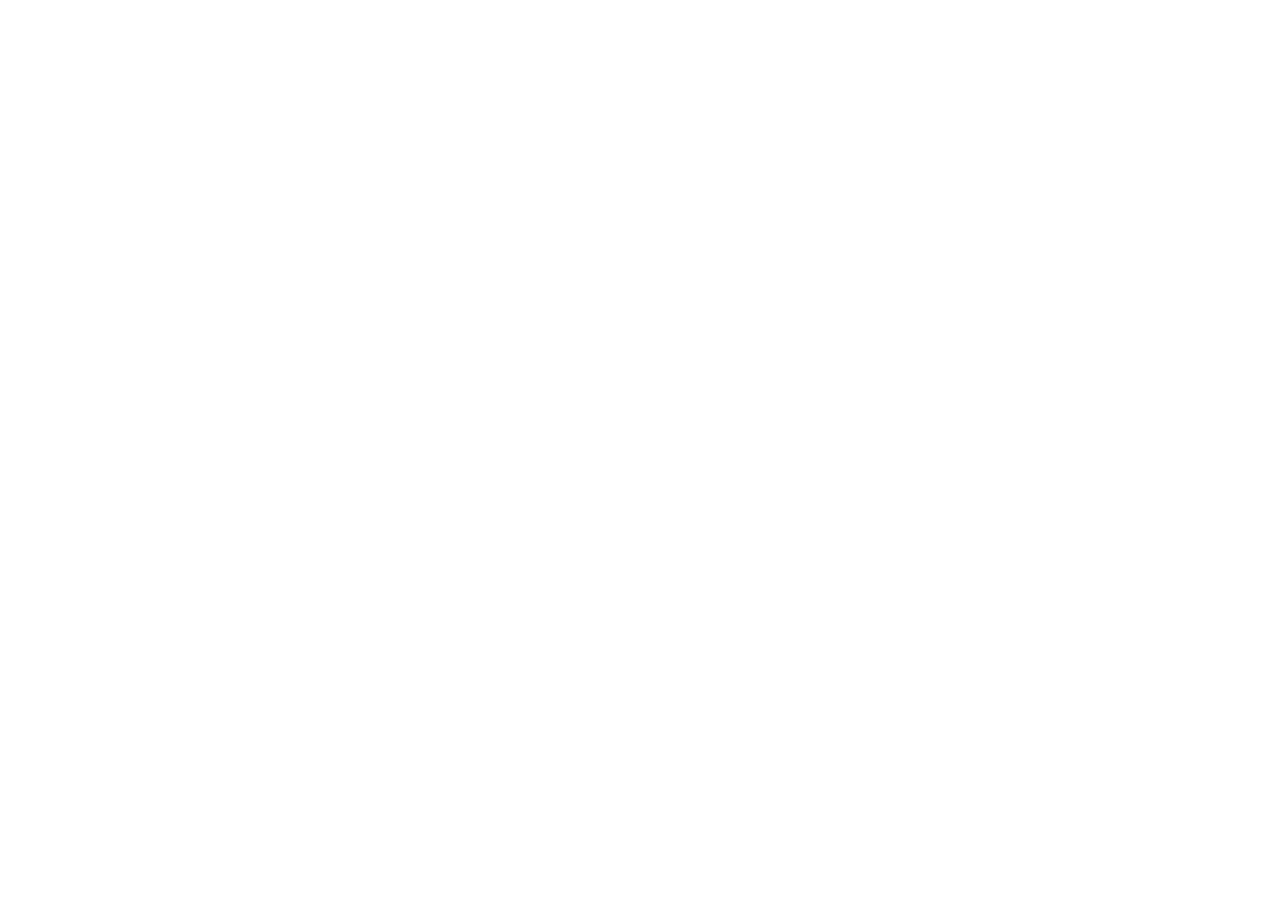
==== index.html @ 4ad0b706 "Initial commit" ====
<!DOCTYPE html>
<html>
<head>
  <!--
    If you are serving your web app in a path other than the root, change the
    href value below to reflect the base path you are serving from.

    The path provided below has to start and end with a slash "/" in order for
    it to work correctly.

    For more details:
    * https://developer.mozilla.org/en-US/docs/Web/HTML/Element/base

    This is a placeholder for base href that will be replaced by the value of
    the `--base-href` argument provided to `flutter build`.
  -->
  <base href="/">

  <meta charset="UTF-8">
  <meta content="IE=Edge" http-equiv="X-UA-Compatible">
  <meta name="description" content="A new Flutter project.">

  <!-- iOS meta tags & icons -->
  <meta name="apple-mobile-web-app-capable" content="yes">
  <meta name="apple-mobile-web-app-status-bar-style" content="black">
  <meta name="apple-mobile-web-app-title" content="beenetic_studios">
  <link rel="apple-touch-icon" href="icons/Icon-192.png">

  <!-- Favicon -->
  <link rel="icon" type="image/png" href="favicon.png"/>

  <title>beenetic_studios</title>
  <link rel="manifest" href="manifest.json">

  <script>
    // The value below is injected by flutter build, do not touch.
    const serviceWorkerVersion = "2133040644";
  </script>
  <!-- This script adds the flutter initialization JS code -->
  <script src="flutter.js" defer></script>
</head>
<body>
  <script>
    window.addEventListener('load', function(ev) {
      // Download main.dart.js
      _flutter.loader.loadEntrypoint({
        serviceWorker: {
          serviceWorkerVersion: serviceWorkerVersion,
        },
        onEntrypointLoaded: function(engineInitializer) {
          engineInitializer.initializeEngine().then(function(appRunner) {
            appRunner.runApp();
          });
        }
      });
    });
  </script>
</body>
</html>
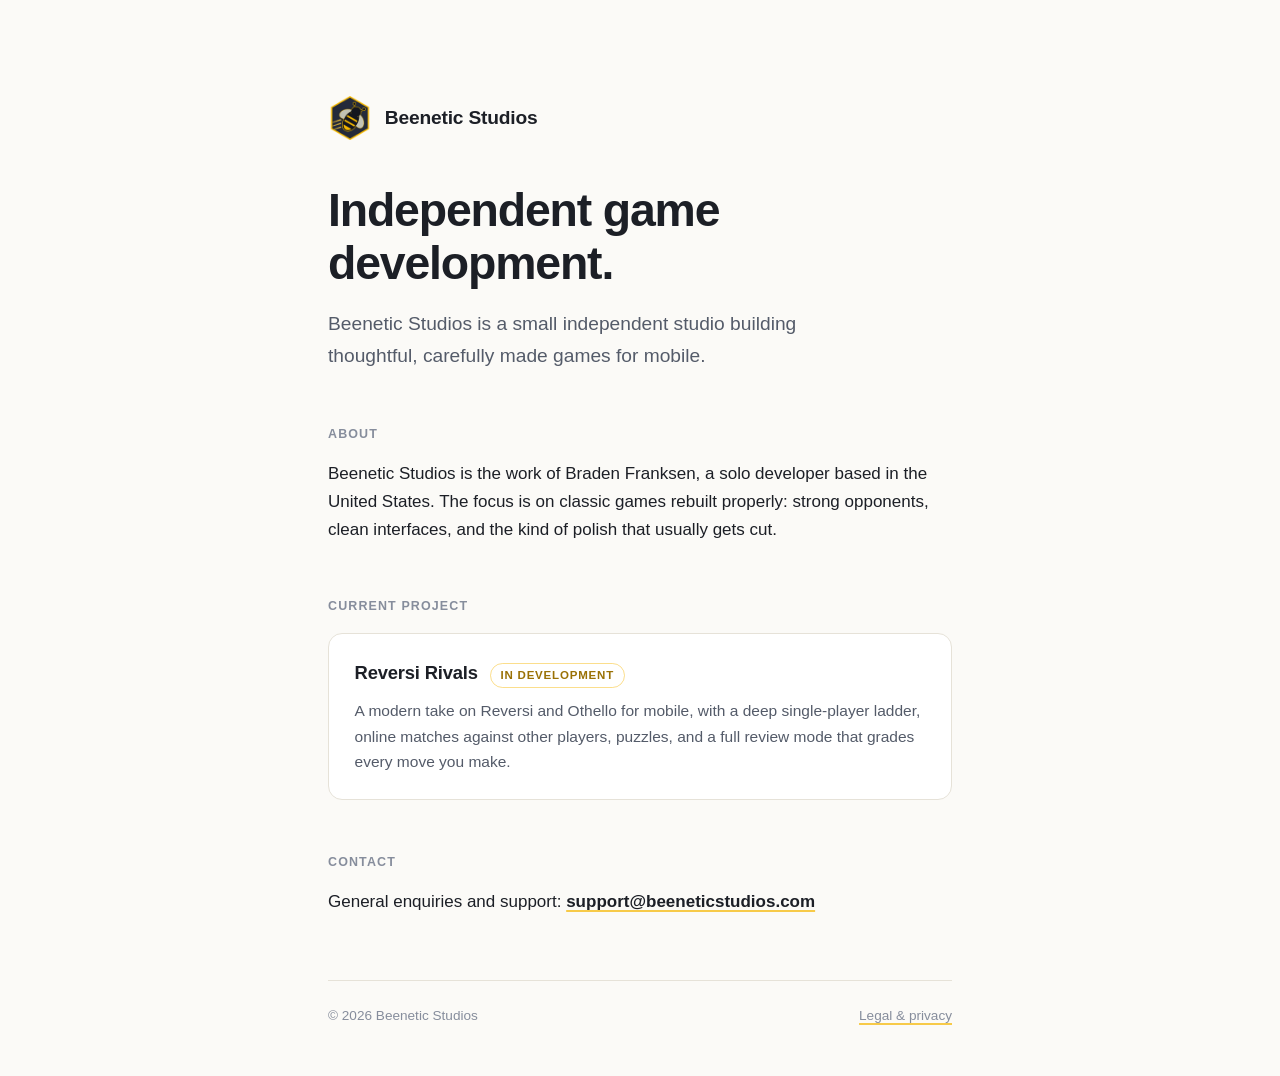
==== commit 483bdc75: "Replace the Flutter placeholder with a real landing page The site was a blank Flutter web build: 57k" ====
--- a/index.html
+++ b/index.html
@@ -1,59 +1,246 @@
 <!DOCTYPE html>
-<html>
+<html lang="en">
 <head>
-  <!--
-    If you are serving your web app in a path other than the root, change the
-    href value below to reflect the base path you are serving from.
-
-    The path provided below has to start and end with a slash "/" in order for
-    it to work correctly.
-
-    For more details:
-    * https://developer.mozilla.org/en-US/docs/Web/HTML/Element/base
-
-    This is a placeholder for base href that will be replaced by the value of
-    the `--base-href` argument provided to `flutter build`.
-  -->
-  <base href="/">
-
-  <meta charset="UTF-8">
-  <meta content="IE=Edge" http-equiv="X-UA-Compatible">
-  <meta name="description" content="A new Flutter project.">
-
-  <!-- iOS meta tags & icons -->
-  <meta name="apple-mobile-web-app-capable" content="yes">
-  <meta name="apple-mobile-web-app-status-bar-style" content="black">
-  <meta name="apple-mobile-web-app-title" content="beenetic_studios">
-  <link rel="apple-touch-icon" href="icons/Icon-192.png">
-
-  <!-- Favicon -->
-  <link rel="icon" type="image/png" href="favicon.png"/>
-
-  <title>beenetic_studios</title>
-  <link rel="manifest" href="manifest.json">
-
-  <script>
-    // The value below is injected by flutter build, do not touch.
-    const serviceWorkerVersion = "2133040644";
-  </script>
-  <!-- This script adds the flutter initialization JS code -->
-  <script src="flutter.js" defer></script>
+<meta charset="utf-8">
+<meta name="viewport" content="width=device-width, initial-scale=1">
+<title>Beenetic Studios</title>
+<meta name="description" content="Beenetic Studios is an independent game development studio building thoughtful, well-crafted games for mobile.">
+
+<link rel="icon" type="image/png" sizes="64x64" href="favicon-64.png">
+<link rel="apple-touch-icon" href="apple-touch-icon.png">
+
+<meta property="og:title" content="Beenetic Studios">
+<meta property="og:description" content="An independent game development studio building thoughtful, well-crafted games for mobile.">
+<meta property="og:url" content="https://www.beeneticstudios.com/">
+<meta property="og:image" content="https://www.beeneticstudios.com/icon-512.png">
+<meta property="og:type" content="website">
+
+<style>
+  /* Palette sampled from the studio mark: navy #242a3a, gold #f5b700, near-black #14161e. */
+  :root {
+    --bg:        #fbfaf7;
+    --surface:   #ffffff;
+    --border:    #e6e2d8;
+    --ink:       #1c1f26;
+    --ink-soft:  #545b69;
+    --ink-faint: #868d9c;
+    --gold:      #f5b700;   /* the brand gold, decorative use only */
+    --accent:    #9a7106;   /* darkened for legible text/underlines on a light background */
+  }
+
+  @media (prefers-color-scheme: dark) {
+    :root {
+      --bg:        #14161e;
+      --surface:   #1d2130;
+      --border:    #2c3242;
+      --ink:       #eef1f6;
+      --ink-soft:  #a8b0be;
+      --ink-faint: #737c8c;
+      --gold:      #f5b700;
+      --accent:    #f5b700;
+    }
+  }
+
+  * { box-sizing: border-box; }
+
+  html { -webkit-text-size-adjust: 100%; }
+
+  body {
+    margin: 0;
+    padding: 0;
+    background: var(--bg);
+    color: var(--ink);
+    font-family: -apple-system, BlinkMacSystemFont, "Segoe UI", Roboto,
+                 "Helvetica Neue", Arial, sans-serif;
+    font-size: 17px;
+    line-height: 1.65;
+    -webkit-font-smoothing: antialiased;
+  }
+
+  .wrap {
+    max-width: 43rem;
+    margin: 0 auto;
+    padding: clamp(3rem, 9vw, 6rem) clamp(1.25rem, 5vw, 2rem) 3rem;
+  }
+
+  /* ---- Masthead ---- */
+
+  .mark {
+    display: flex;
+    align-items: center;
+    gap: 0.8rem;
+    margin-bottom: 2.75rem;
+  }
+
+  .mark img {
+    width: 44px;
+    height: 44px;
+    flex: none;
+    display: block;
+  }
+
+  .mark .name {
+    font-size: 1.2rem;
+    font-weight: 650;
+    letter-spacing: -0.01em;
+  }
+
+  h1 {
+    font-size: clamp(2rem, 6.5vw, 2.9rem);
+    line-height: 1.15;
+    letter-spacing: -0.025em;
+    font-weight: 700;
+    margin: 0 0 1.1rem;
+  }
+
+  .lede {
+    font-size: clamp(1.05rem, 2.4vw, 1.2rem);
+    color: var(--ink-soft);
+    margin: 0 0 3.25rem;
+    max-width: 34rem;
+  }
+
+  /* ---- Sections ---- */
+
+  h2 {
+    font-size: 0.78rem;
+    font-weight: 650;
+    text-transform: uppercase;
+    letter-spacing: 0.09em;
+    color: var(--ink-faint);
+    margin: 0 0 1rem;
+  }
+
+  section { margin-bottom: 3.25rem; }
+
+  p { margin: 0 0 1rem; }
+  p:last-child { margin-bottom: 0; }
+
+  /* ---- Project card ---- */
+
+  .card {
+    background: var(--surface);
+    border: 1px solid var(--border);
+    border-radius: 14px;
+    padding: 1.5rem 1.6rem;
+  }
+
+  .card-head {
+    display: flex;
+    align-items: baseline;
+    flex-wrap: wrap;
+    gap: 0.75rem;
+    margin-bottom: 0.6rem;
+  }
+
+  .card-title {
+    font-size: 1.15rem;
+    font-weight: 650;
+    letter-spacing: -0.01em;
+  }
+
+  .tag {
+    font-size: 0.72rem;
+    font-weight: 600;
+    text-transform: uppercase;
+    letter-spacing: 0.07em;
+    color: var(--accent);
+    border: 1px solid color-mix(in srgb, var(--gold) 45%, transparent);
+    border-radius: 999px;
+    padding: 0.15rem 0.6rem;
+    white-space: nowrap;
+  }
+
+  .card p {
+    color: var(--ink-soft);
+    font-size: 0.97rem;
+    margin: 0;
+  }
+
+  /* ---- Links ---- */
+
+  a {
+    color: var(--ink);
+    text-decoration-color: color-mix(in srgb, var(--gold) 70%, transparent);
+    text-underline-offset: 3px;
+    text-decoration-thickness: 1.5px;
+  }
+
+  a:hover { text-decoration-color: var(--gold); }
+
+  .contact a { font-weight: 550; }
+
+  /* ---- Footer ---- */
+
+  footer {
+    margin-top: 4rem;
+    padding-top: 1.5rem;
+    border-top: 1px solid var(--border);
+    font-size: 0.85rem;
+    color: var(--ink-faint);
+    display: flex;
+    flex-wrap: wrap;
+    gap: 0.5rem 1.25rem;
+    align-items: baseline;
+    justify-content: space-between;
+  }
+
+  footer a { color: var(--ink-faint); }
+  footer a:hover { color: var(--ink-soft); }
+</style>
 </head>
 <body>
-  <script>
-    window.addEventListener('load', function(ev) {
-      // Download main.dart.js
-      _flutter.loader.loadEntrypoint({
-        serviceWorker: {
-          serviceWorkerVersion: serviceWorkerVersion,
-        },
-        onEntrypointLoaded: function(engineInitializer) {
-          engineInitializer.initializeEngine().then(function(appRunner) {
-            appRunner.runApp();
-          });
-        }
-      });
-    });
-  </script>
+<div class="wrap">
+
+  <div class="mark">
+    <img src="logo-200.png" width="44" height="44" alt="Beenetic Studios">
+    <span class="name">Beenetic Studios</span>
+  </div>
+
+  <h1>Independent game development.</h1>
+
+  <p class="lede">
+    Beenetic Studios is a small independent studio building thoughtful, carefully
+    made games for mobile.
+  </p>
+
+  <section>
+    <h2>About</h2>
+    <p>
+      Beenetic Studios is the work of Braden Franksen, a solo developer based in the
+      United States. The focus is on classic games rebuilt properly: strong opponents,
+      clean interfaces, and the kind of polish that usually gets cut.
+    </p>
+  </section>
+
+  <section>
+    <h2>Current project</h2>
+    <div class="card">
+      <div class="card-head">
+        <span class="card-title">Reversi Rivals</span>
+        <span class="tag">In development</span>
+      </div>
+      <p>
+        A modern take on Reversi and Othello for mobile, with a deep single-player
+        ladder, online matches against other players, puzzles, and a full review mode
+        that grades every move you make.
+      </p>
+    </div>
+  </section>
+
+  <section class="contact">
+    <h2>Contact</h2>
+    <p>
+      General enquiries and support:
+      <a href="mailto:support@beeneticstudios.com">support@beeneticstudios.com</a>
+    </p>
+  </section>
+
+  <footer>
+    <span>&copy; 2026 Beenetic Studios</span>
+    <span><a href="https://legal.beeneticstudios.com/">Legal &amp; privacy</a></span>
+  </footer>
+
+</div>
 </body>
 </html>
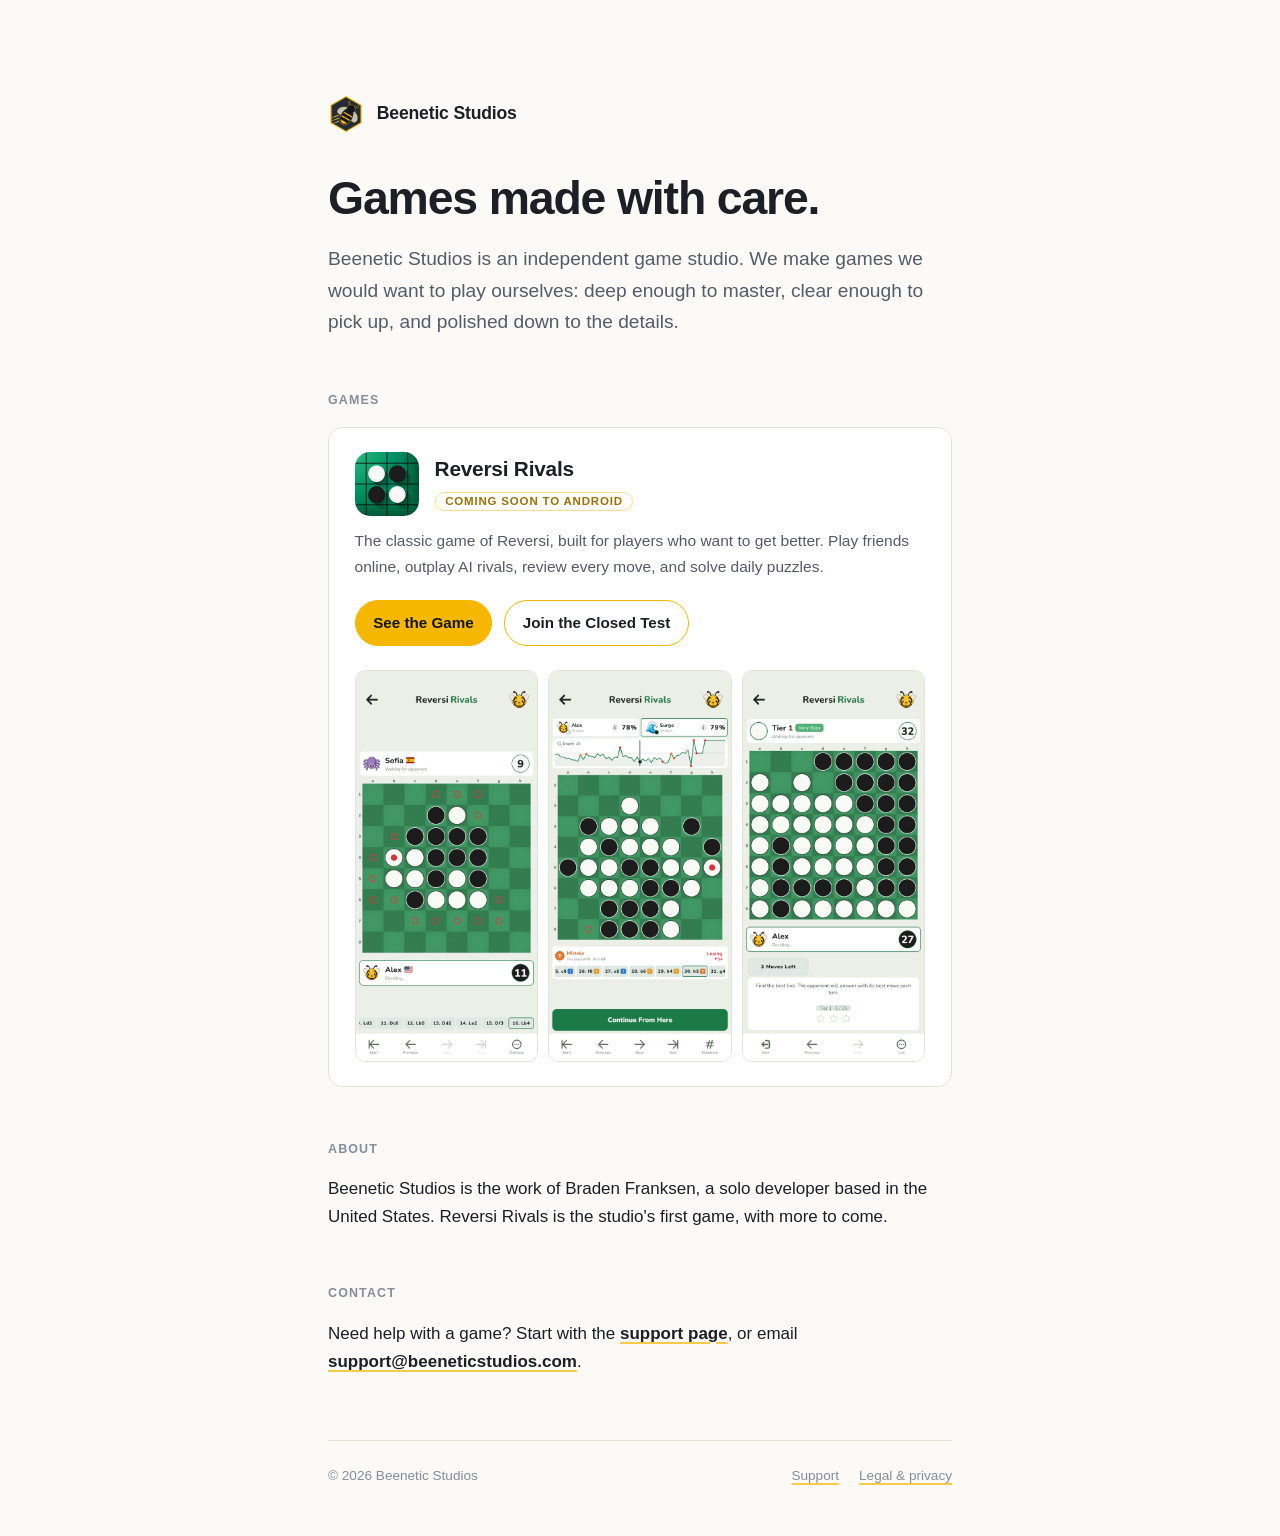
==== commit a297cc27: "Reversi Rivals page, support page, 404, and a reworked home page - Home: "Games made with care." wit" ====
--- a/index.html
+++ b/index.html
@@ -4,241 +4,84 @@
 <meta charset="utf-8">
 <meta name="viewport" content="width=device-width, initial-scale=1">
 <title>Beenetic Studios</title>
-<meta name="description" content="Beenetic Studios is an independent game development studio building thoughtful, well-crafted games for mobile.">
+<meta name="description" content="Beenetic Studios is an independent game studio making games with care: deep enough to master, clear enough to pick up, and polished down to the details.">
 
 <link rel="icon" type="image/png" sizes="64x64" href="favicon-64.png">
 <link rel="apple-touch-icon" href="apple-touch-icon.png">
 
 <meta property="og:title" content="Beenetic Studios">
-<meta property="og:description" content="An independent game development studio building thoughtful, well-crafted games for mobile.">
+<meta property="og:description" content="An independent game studio making games with care.">
 <meta property="og:url" content="https://www.beeneticstudios.com/">
 <meta property="og:image" content="https://www.beeneticstudios.com/icon-512.png">
 <meta property="og:type" content="website">
 
-<style>
-  /* Palette sampled from the studio mark: navy #242a3a, gold #f5b700, near-black #14161e. */
-  :root {
-    --bg:        #fbfaf7;
-    --surface:   #ffffff;
-    --border:    #e6e2d8;
-    --ink:       #1c1f26;
-    --ink-soft:  #545b69;
-    --ink-faint: #868d9c;
-    --gold:      #f5b700;   /* the brand gold, decorative use only */
-    --accent:    #9a7106;   /* darkened for legible text/underlines on a light background */
-  }
-
-  @media (prefers-color-scheme: dark) {
-    :root {
-      --bg:        #14161e;
-      --surface:   #1d2130;
-      --border:    #2c3242;
-      --ink:       #eef1f6;
-      --ink-soft:  #a8b0be;
-      --ink-faint: #737c8c;
-      --gold:      #f5b700;
-      --accent:    #f5b700;
-    }
-  }
-
-  * { box-sizing: border-box; }
-
-  html { -webkit-text-size-adjust: 100%; }
-
-  body {
-    margin: 0;
-    padding: 0;
-    background: var(--bg);
-    color: var(--ink);
-    font-family: -apple-system, BlinkMacSystemFont, "Segoe UI", Roboto,
-                 "Helvetica Neue", Arial, sans-serif;
-    font-size: 17px;
-    line-height: 1.65;
-    -webkit-font-smoothing: antialiased;
-  }
-
-  .wrap {
-    max-width: 43rem;
-    margin: 0 auto;
-    padding: clamp(3rem, 9vw, 6rem) clamp(1.25rem, 5vw, 2rem) 3rem;
-  }
-
-  /* ---- Masthead ---- */
-
-  .mark {
-    display: flex;
-    align-items: center;
-    gap: 0.8rem;
-    margin-bottom: 2.75rem;
-  }
-
-  .mark img {
-    width: 44px;
-    height: 44px;
-    flex: none;
-    display: block;
-  }
-
-  .mark .name {
-    font-size: 1.2rem;
-    font-weight: 650;
-    letter-spacing: -0.01em;
-  }
-
-  h1 {
-    font-size: clamp(2rem, 6.5vw, 2.9rem);
-    line-height: 1.15;
-    letter-spacing: -0.025em;
-    font-weight: 700;
-    margin: 0 0 1.1rem;
-  }
-
-  .lede {
-    font-size: clamp(1.05rem, 2.4vw, 1.2rem);
-    color: var(--ink-soft);
-    margin: 0 0 3.25rem;
-    max-width: 34rem;
-  }
-
-  /* ---- Sections ---- */
-
-  h2 {
-    font-size: 0.78rem;
-    font-weight: 650;
-    text-transform: uppercase;
-    letter-spacing: 0.09em;
-    color: var(--ink-faint);
-    margin: 0 0 1rem;
-  }
-
-  section { margin-bottom: 3.25rem; }
-
-  p { margin: 0 0 1rem; }
-  p:last-child { margin-bottom: 0; }
-
-  /* ---- Project card ---- */
-
-  .card {
-    background: var(--surface);
-    border: 1px solid var(--border);
-    border-radius: 14px;
-    padding: 1.5rem 1.6rem;
-  }
-
-  .card-head {
-    display: flex;
-    align-items: baseline;
-    flex-wrap: wrap;
-    gap: 0.75rem;
-    margin-bottom: 0.6rem;
-  }
-
-  .card-title {
-    font-size: 1.15rem;
-    font-weight: 650;
-    letter-spacing: -0.01em;
-  }
-
-  .tag {
-    font-size: 0.72rem;
-    font-weight: 600;
-    text-transform: uppercase;
-    letter-spacing: 0.07em;
-    color: var(--accent);
-    border: 1px solid color-mix(in srgb, var(--gold) 45%, transparent);
-    border-radius: 999px;
-    padding: 0.15rem 0.6rem;
-    white-space: nowrap;
-  }
-
-  .card p {
-    color: var(--ink-soft);
-    font-size: 0.97rem;
-    margin: 0;
-  }
-
-  /* ---- Links ---- */
-
-  a {
-    color: var(--ink);
-    text-decoration-color: color-mix(in srgb, var(--gold) 70%, transparent);
-    text-underline-offset: 3px;
-    text-decoration-thickness: 1.5px;
-  }
-
-  a:hover { text-decoration-color: var(--gold); }
-
-  .contact a { font-weight: 550; }
-
-  /* ---- Footer ---- */
-
-  footer {
-    margin-top: 4rem;
-    padding-top: 1.5rem;
-    border-top: 1px solid var(--border);
-    font-size: 0.85rem;
-    color: var(--ink-faint);
-    display: flex;
-    flex-wrap: wrap;
-    gap: 0.5rem 1.25rem;
-    align-items: baseline;
-    justify-content: space-between;
-  }
-
-  footer a { color: var(--ink-faint); }
-  footer a:hover { color: var(--ink-soft); }
-</style>
+<link rel="stylesheet" href="site.css">
 </head>
 <body>
 <div class="wrap">
 
   <div class="mark">
-    <img src="logo-200.png" width="44" height="44" alt="Beenetic Studios">
+    <img src="logo-200.png" width="36" height="36" alt="Beenetic Studios">
     <span class="name">Beenetic Studios</span>
   </div>
 
-  <h1>Independent game development.</h1>
+  <h1>Games made with care.</h1>
 
-  <p class="lede">
-    Beenetic Studios is a small independent studio building thoughtful, carefully
-    made games for mobile.
+  <p class="lede full">
+    Beenetic Studios is an independent game studio. We make games we would want to play
+    ourselves: deep enough to master, clear enough to pick up, and polished down to the details.
   </p>
+
+  <section>
+    <h2>Games</h2>
+    <div class="card game-card">
+      <div>
+        <div class="who">
+          <img src="reversi-rivals/icon-256.png" width="64" height="64" alt="">
+          <div>
+            <span class="card-title">Reversi Rivals</span><br>
+            <span class="tag">Coming soon to Android</span>
+          </div>
+        </div>
+        <p>
+          The classic game of Reversi, built for players who want to get better. Play friends
+          online, outplay AI rivals, review every move, and solve daily puzzles.
+        </p>
+        <div class="btns">
+          <a class="btn primary" href="reversi-rivals/">See the Game</a>
+          <a class="btn" href="reversi-rivals/#closed-test">Join the Closed Test</a>
+        </div>
+      </div>
+      <div class="thumbs">
+        <img src="reversi-rivals/shot-5.webp" width="540" height="1158" loading="lazy" alt="An online game in progress">
+        <img src="reversi-rivals/shot-3.webp" width="540" height="1158" loading="lazy" alt="Review showing a graded mistake and the better move">
+        <img src="reversi-rivals/shot-4.webp" width="540" height="1158" loading="lazy" alt="A puzzle from the first tier">
+      </div>
+    </div>
+  </section>
 
   <section>
     <h2>About</h2>
     <p>
       Beenetic Studios is the work of Braden Franksen, a solo developer based in the
-      United States. The focus is on classic games rebuilt properly: strong opponents,
-      clean interfaces, and the kind of polish that usually gets cut.
+      United States. Reversi Rivals is the studio's first game, with more to come.
     </p>
-  </section>
-
-  <section>
-    <h2>Current project</h2>
-    <div class="card">
-      <div class="card-head">
-        <span class="card-title">Reversi Rivals</span>
-        <span class="tag">In development</span>
-      </div>
-      <p>
-        A modern take on Reversi and Othello for mobile, with a deep single-player
-        ladder, online matches against other players, puzzles, and a full review mode
-        that grades every move you make.
-      </p>
-    </div>
   </section>
 
   <section class="contact">
     <h2>Contact</h2>
     <p>
-      General enquiries and support:
-      <a href="mailto:support@beeneticstudios.com">support@beeneticstudios.com</a>
+      Need help with a game? Start with the <a href="support/">support page</a>, or email
+      <a href="mailto:support@beeneticstudios.com">support@beeneticstudios.com</a>.
     </p>
   </section>
 
   <footer>
     <span>&copy; 2026 Beenetic Studios</span>
-    <span><a href="https://legal.beeneticstudios.com/">Legal &amp; privacy</a></span>
+    <nav>
+      <a href="support/">Support</a>
+      <a href="https://legal.beeneticstudios.com/">Legal &amp; privacy</a>
+    </nav>
   </footer>
 
 </div>
--- a/site.css
+++ b/site.css
@@ -0,0 +1,481 @@
+/* Beenetic Studios: the one stylesheet every page on www shares.
+   Palette sampled from the studio mark: navy #242a3a, gold #f5b700, near-black #14161e. */
+:root {
+  --bg:        #fbfaf7;
+  --surface:   #ffffff;
+  --border:    #e6e2d8;
+  --ink:       #1c1f26;
+  --ink-soft:  #545b69;
+  --ink-faint: #868d9c;
+  --gold:      #f5b700;   /* the brand gold, decorative use only */
+  --accent:    #9a7106;   /* darkened for legible text/underlines on a light background */
+}
+
+@media (prefers-color-scheme: dark) {
+  :root {
+    --bg:        #14161e;
+    --surface:   #1d2130;
+    --border:    #2c3242;
+    --ink:       #eef1f6;
+    --ink-soft:  #a8b0be;
+    --ink-faint: #737c8c;
+    --gold:      #f5b700;
+    --accent:    #f5b700;
+  }
+}
+
+* { box-sizing: border-box; }
+
+html { -webkit-text-size-adjust: 100%; }
+
+body {
+  margin: 0;
+  padding: 0;
+  background: var(--bg);
+  color: var(--ink);
+  font-family: -apple-system, BlinkMacSystemFont, "Segoe UI", Roboto,
+               "Helvetica Neue", Arial, sans-serif;
+  font-size: 17px;
+  line-height: 1.65;
+  -webkit-font-smoothing: antialiased;
+}
+
+.wrap {
+  max-width: 43rem;
+  margin: 0 auto;
+  padding: clamp(3rem, 9vw, 6rem) clamp(1.25rem, 5vw, 2rem) 3rem;
+}
+
+/* ---- Masthead ---- */
+
+.mark {
+  display: flex;
+  align-items: center;
+  gap: 0.8rem;
+  margin-bottom: 2.5rem;
+  color: var(--ink);
+  text-decoration: none;
+  width: fit-content;
+}
+
+.mark img {
+  width: 36px;
+  height: 36px;
+  flex: none;
+  display: block;
+}
+
+.mark .name {
+  font-size: 1.1rem;
+  font-weight: 650;
+  letter-spacing: -0.01em;
+}
+
+h1 {
+  font-size: clamp(2rem, 6.5vw, 2.9rem);
+  line-height: 1.15;
+  letter-spacing: -0.025em;
+  font-weight: 700;
+  margin: 0 0 1.1rem;
+}
+
+.lede {
+  font-size: clamp(1.05rem, 2.4vw, 1.2rem);
+  color: var(--ink-soft);
+  margin: 0 0 3.25rem;
+  max-width: 34rem;
+}
+
+/* The home intro spans the column, so it lines up with the full-width game card below it. */
+.lede.full { max-width: none; }
+
+/* ---- Sections ---- */
+
+h2 {
+  font-size: 0.78rem;
+  font-weight: 650;
+  text-transform: uppercase;
+  letter-spacing: 0.09em;
+  color: var(--ink-faint);
+  margin: 0 0 1rem;
+}
+
+h3 {
+  font-size: 1.02rem;
+  font-weight: 650;
+  letter-spacing: -0.005em;
+  margin: 0 0 0.3rem;
+}
+
+section { margin-bottom: 3.25rem; }
+
+p { margin: 0 0 1rem; }
+p:last-child { margin-bottom: 0; }
+
+/* ---- Cards ---- */
+
+.card {
+  display: block;
+  background: var(--surface);
+  border: 1px solid var(--border);
+  border-radius: 14px;
+  padding: 1.5rem 1.6rem;
+}
+
+a.card {
+  color: inherit;
+  text-decoration: none;
+  transition: border-color 0.15s;
+}
+
+a.card:hover, a.card:focus-visible { border-color: var(--gold); }
+
+.card-head {
+  display: flex;
+  align-items: baseline;
+  flex-wrap: wrap;
+  gap: 0.75rem;
+  margin-bottom: 0.6rem;
+}
+
+.card-title {
+  font-size: 1.15rem;
+  font-weight: 650;
+  letter-spacing: -0.01em;
+}
+
+.tag {
+  font-size: 0.72rem;
+  font-weight: 600;
+  text-transform: uppercase;
+  letter-spacing: 0.07em;
+  color: var(--accent);
+  border: 1px solid color-mix(in srgb, var(--gold) 45%, transparent);
+  border-radius: 999px;
+  padding: 0.15rem 0.6rem;
+  white-space: nowrap;
+}
+
+.card p {
+  color: var(--ink-soft);
+  font-size: 0.97rem;
+  margin: 0;
+}
+
+.card .more {
+  display: inline-block;
+  margin-top: 0.9rem;
+  font-size: 0.92rem;
+  font-weight: 600;
+  color: var(--accent);
+}
+
+/* A card that asks for something: the gold rule on its leading edge marks it as the page's call to action. */
+.callout {
+  border-left: 4px solid var(--gold);
+}
+
+.callout p + p { margin-top: 0.75rem; }
+
+/* ---- Buttons ---- */
+
+.btns { display: flex; flex-wrap: wrap; gap: 0.75rem; margin-top: 1.25rem; }
+
+.btn {
+  display: inline-block;
+  padding: 0.6rem 1.1rem;
+  border-radius: 999px;
+  font-size: 0.95rem;
+  font-weight: 650;
+  text-decoration: none;
+  border: 1.5px solid var(--gold);
+  color: var(--ink);
+}
+
+.btn.primary { background: var(--gold); color: #14161e; }
+
+.btn:hover { filter: brightness(1.06); }
+
+/* ---- Home: a game's card (one per game; a second game adds a second card) ---- */
+
+.game-card { display: grid; gap: 1.5rem; }
+
+.game-card .who { display: flex; align-items: center; gap: 1rem; margin-bottom: 0.8rem; }
+
+.game-card .who img { width: 64px; height: 64px; border-radius: 15px; flex: none; }
+
+.game-card .who .card-title { font-size: 1.3rem; }
+
+.game-card .thumbs { display: flex; gap: 0.6rem; }
+
+.game-card .thumbs img {
+  width: calc((100% - 1.2rem) / 3);
+  height: auto;
+  border-radius: 10px;
+  border: 1px solid var(--border);
+}
+
+/* ---- Links ---- */
+
+a {
+  color: var(--ink);
+  text-decoration-color: color-mix(in srgb, var(--gold) 70%, transparent);
+  text-underline-offset: 3px;
+  text-decoration-thickness: 1.5px;
+}
+
+a:hover { text-decoration-color: var(--gold); }
+
+.contact a { font-weight: 550; }
+
+ul.plain {
+  list-style: none;
+  margin: 0;
+  padding: 0;
+}
+
+ul.plain li + li { margin-top: 0.5rem; }
+
+/* ---- Game page ---- */
+
+.game-head {
+  display: flex;
+  align-items: center;
+  gap: 1.1rem;
+  margin-bottom: 1.1rem;
+}
+
+.game-head img {
+  width: 84px;
+  height: 84px;
+  flex: none;
+  border-radius: 20px;
+  display: block;
+}
+
+.game-head h1 { margin: 0; }
+
+.game-head .platform {
+  display: block;
+  font-size: 0.92rem;
+  color: var(--ink-faint);
+  margin-top: 0.35rem;
+}
+
+.banner {
+  display: block;
+  width: 100%;
+  height: auto;
+  border-radius: 14px;
+  margin: 0 0 3.25rem;
+}
+
+/* The screenshot strip scrolls inside itself; the page never scrolls sideways. */
+.shots {
+  display: flex;
+  gap: 0.85rem;
+  overflow-x: auto;
+  scroll-snap-type: x mandatory;
+  padding: 0 0 0.75rem;
+  margin: 0;
+  list-style: none;
+  scrollbar-width: thin;
+}
+
+.shots li {
+  flex: none;
+  width: 180px;
+  scroll-snap-align: start;
+}
+
+.shots a { display: block; }
+
+.shots img {
+  display: block;
+  width: 100%;
+  height: auto;
+  border-radius: 12px;
+  border: 1px solid var(--border);
+}
+
+.shot-title {
+  display: block;
+  margin-top: 0.7rem;
+  font-size: 0.95rem;
+  font-weight: 650;
+  line-height: 1.3;
+}
+
+.shot-sub {
+  display: block;
+  margin-top: 0.15rem;
+  font-size: 0.85rem;
+  line-height: 1.4;
+  color: var(--ink-soft);
+}
+
+.features {
+  display: grid;
+  gap: 1.5rem 2rem;
+}
+
+@media (min-width: 600px) {
+  .features { grid-template-columns: 1fr 1fr; }
+}
+
+.features p {
+  color: var(--ink-soft);
+  font-size: 0.97rem;
+  margin: 0;
+}
+
+/* ---- Game page, desktop ----
+   Only the game page widens: it is a showcase, while text pages keep the reading measure. Below 900px it is the
+   phone layout above, untouched. The hero's two shots stand beside the intro, so the strip drops them (.in-hero)
+   and the feature graphic, which the hero replaces. */
+
+.hero-art { display: none; }
+
+@media (min-width: 900px) {
+  .wrap.wide { max-width: 72rem; }
+
+  .hero {
+    display: grid;
+    grid-template-columns: minmax(0, 1fr) auto;
+    gap: clamp(2.5rem, 5vw, 4rem);
+    align-items: center;
+    margin-bottom: 4rem;
+  }
+
+  .hero-text > section:last-child { margin-bottom: 0; }
+
+  .hero-text .banner { display: none; }
+
+  .hero-art {
+    display: flex;
+    gap: 1.25rem;
+    align-items: flex-start;
+  }
+
+  .hero-art figure {
+    margin: 0;
+    width: clamp(160px, 17vw, 220px);
+  }
+
+  .hero-art figure + figure { margin-top: 3rem; }
+
+  .hero-art a { display: block; }
+
+  .hero-art img {
+    display: block;
+    width: 100%;
+    height: auto;
+    border-radius: 16px;
+    border: 1px solid var(--border);
+    box-shadow: 0 12px 32px rgb(0 0 0 / 0.14);
+  }
+
+  .shots {
+    display: grid;
+    grid-template-columns: repeat(5, minmax(0, 1fr));
+    gap: 1.25rem;
+    overflow: visible;
+    padding: 0;
+  }
+
+  .shots li { width: auto; }
+
+  .shots li.in-hero { display: none; }
+
+  .features { grid-template-columns: repeat(4, minmax(0, 1fr)); }
+}
+
+/* ---- Screenshot viewer ----
+   A tap on a shot opens its full-size copy over the page; a tap anywhere or Esc closes it. Without the script the
+   link still opens the image on its own. */
+
+a.zoom { cursor: zoom-in; }
+
+.viewer {
+  padding: 0;
+  border: 0;
+  background: transparent;
+  max-width: 100vw;
+  max-height: 100vh;
+  cursor: zoom-out;
+}
+
+.viewer::backdrop { background: rgb(0 0 0 / 0.82); }
+
+.viewer img {
+  display: block;
+  height: auto;
+  width: auto;
+  max-height: 92vh;
+  max-width: 92vw;
+  border-radius: 14px;
+}
+
+/* ---- FAQ ---- */
+
+.faq details {
+  background: var(--surface);
+  border: 1px solid var(--border);
+  border-radius: 12px;
+  padding: 0;
+}
+
+.faq details + details { margin-top: 0.75rem; }
+
+.faq summary {
+  cursor: pointer;
+  list-style: none;
+  padding: 1rem 3rem 1rem 1.25rem;
+  font-weight: 600;
+  position: relative;
+}
+
+.faq summary::-webkit-details-marker { display: none; }
+
+.faq summary::after {
+  content: "+";
+  position: absolute;
+  right: 1.25rem;
+  top: 50%;
+  transform: translateY(-50%);
+  font-weight: 400;
+  font-size: 1.3rem;
+  color: var(--accent);
+}
+
+.faq details[open] summary::after { content: "\2212"; }
+
+.faq .answer {
+  padding: 0 1.25rem 1.1rem;
+  color: var(--ink-soft);
+  font-size: 0.97rem;
+}
+
+.faq .answer ol, .faq .answer ul { padding-left: 1.25rem; margin: 0 0 1rem; }
+.faq .answer li + li { margin-top: 0.35rem; }
+.faq .answer strong { color: var(--ink); font-weight: 600; }
+
+/* ---- Footer ---- */
+
+footer {
+  margin-top: 4rem;
+  padding-top: 1.5rem;
+  border-top: 1px solid var(--border);
+  font-size: 0.85rem;
+  color: var(--ink-faint);
+  display: flex;
+  flex-wrap: wrap;
+  gap: 0.5rem 1.25rem;
+  align-items: baseline;
+  justify-content: space-between;
+}
+
+footer nav { display: flex; flex-wrap: wrap; gap: 0.5rem 1.25rem; }
+
+footer a { color: var(--ink-faint); }
+footer a:hover { color: var(--ink-soft); }
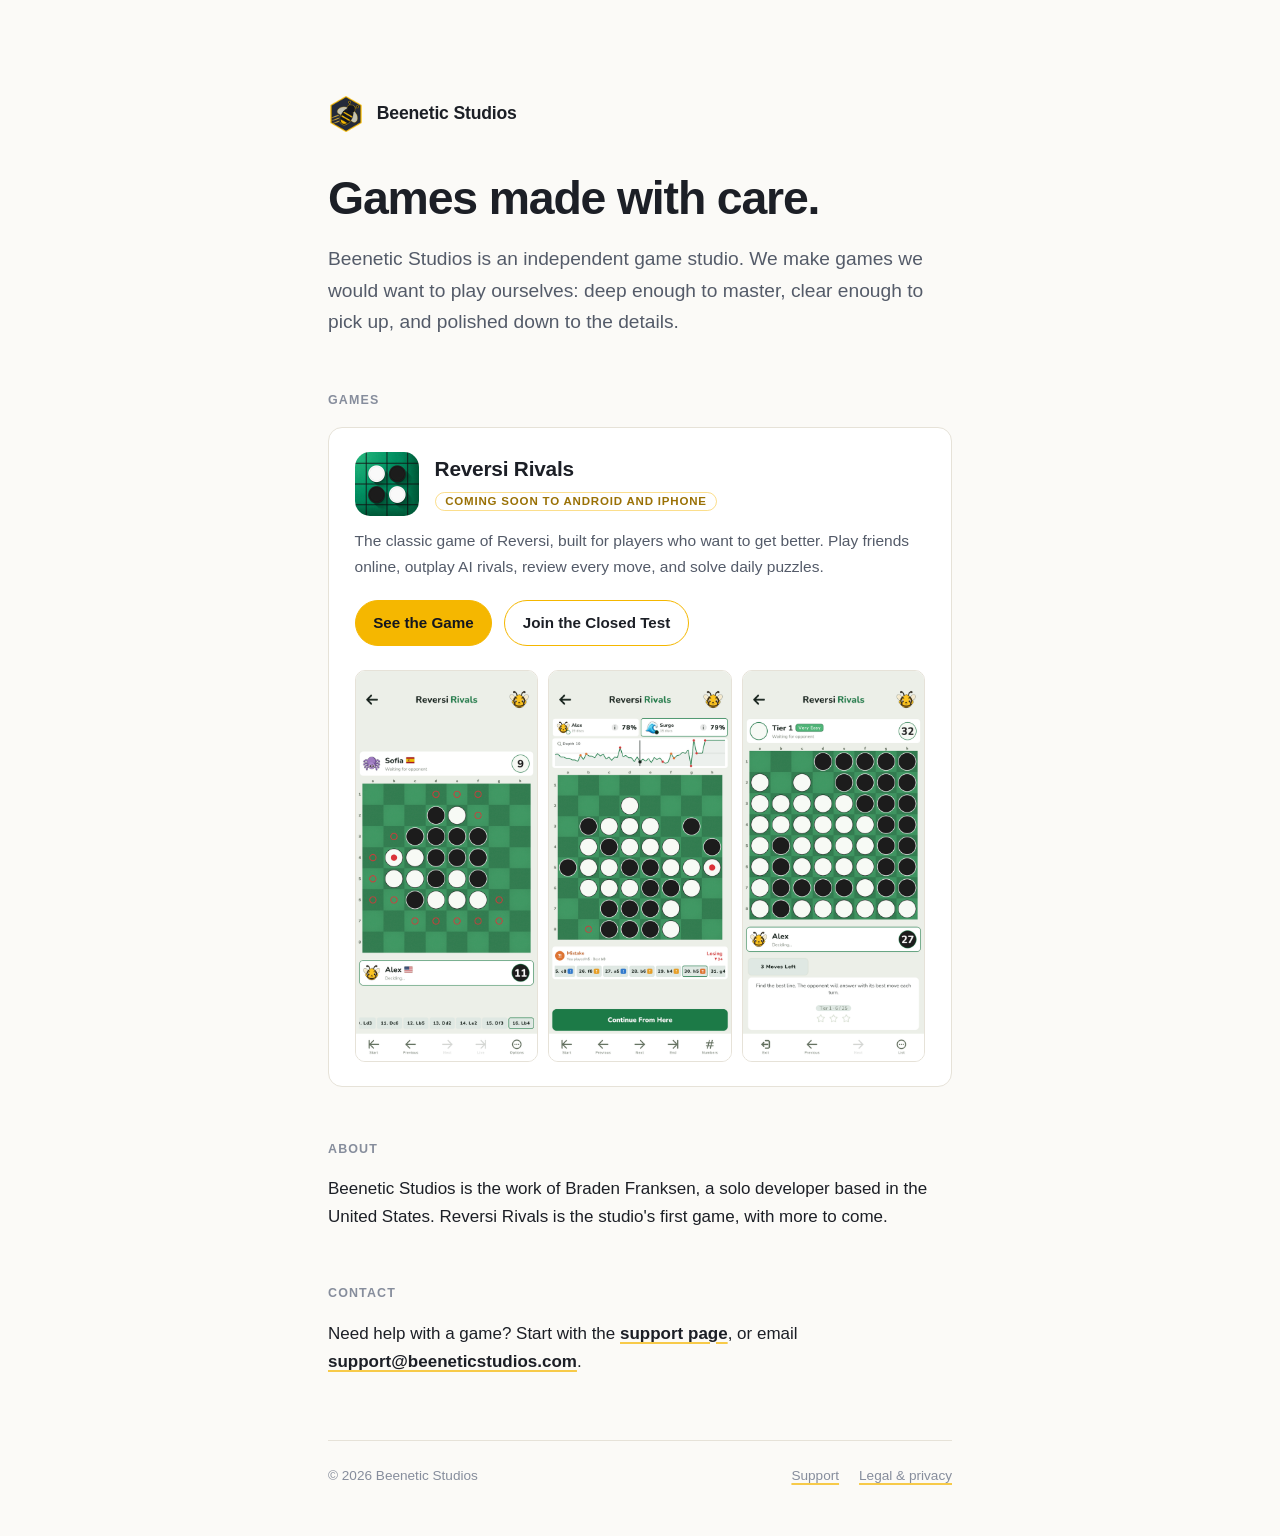
==== commit a0ec9e59: "Website pass before Beta App Review: iPhone early access, FAQ checked against the code Game page and" ====
--- a/index.html
+++ b/index.html
@@ -40,7 +40,7 @@
           <img src="reversi-rivals/icon-256.png" width="64" height="64" alt="">
           <div>
             <span class="card-title">Reversi Rivals</span><br>
-            <span class="tag">Coming soon to Android</span>
+            <span class="tag">Coming soon to Android and iPhone</span>
           </div>
         </div>
         <p>
@@ -52,11 +52,11 @@
           <a class="btn" href="reversi-rivals/#closed-test">Join the Closed Test</a>
         </div>
       </div>
-      <div class="thumbs">
+      <a class="thumbs" href="reversi-rivals/">
         <img src="reversi-rivals/shot-5.webp" width="540" height="1158" loading="lazy" alt="An online game in progress">
         <img src="reversi-rivals/shot-3.webp" width="540" height="1158" loading="lazy" alt="Review showing a graded mistake and the better move">
         <img src="reversi-rivals/shot-4.webp" width="540" height="1158" loading="lazy" alt="A puzzle from the first tier">
-      </div>
+      </a>
     </div>
   </section>
 
--- a/site.css
+++ b/site.css
@@ -176,6 +176,7 @@
 }
 
 .callout p + p { margin-top: 0.75rem; }
+.callout .btns + p { margin-top: 1.25rem; }
 
 /* ---- Buttons ---- */
 
@@ -426,6 +427,8 @@
 }
 
 .faq details + details { margin-top: 0.75rem; }
+.faq h3 { margin: 2rem 0 0.75rem; }
+.faq h2 + h3 { margin-top: 0; }
 
 .faq summary {
   cursor: pointer;
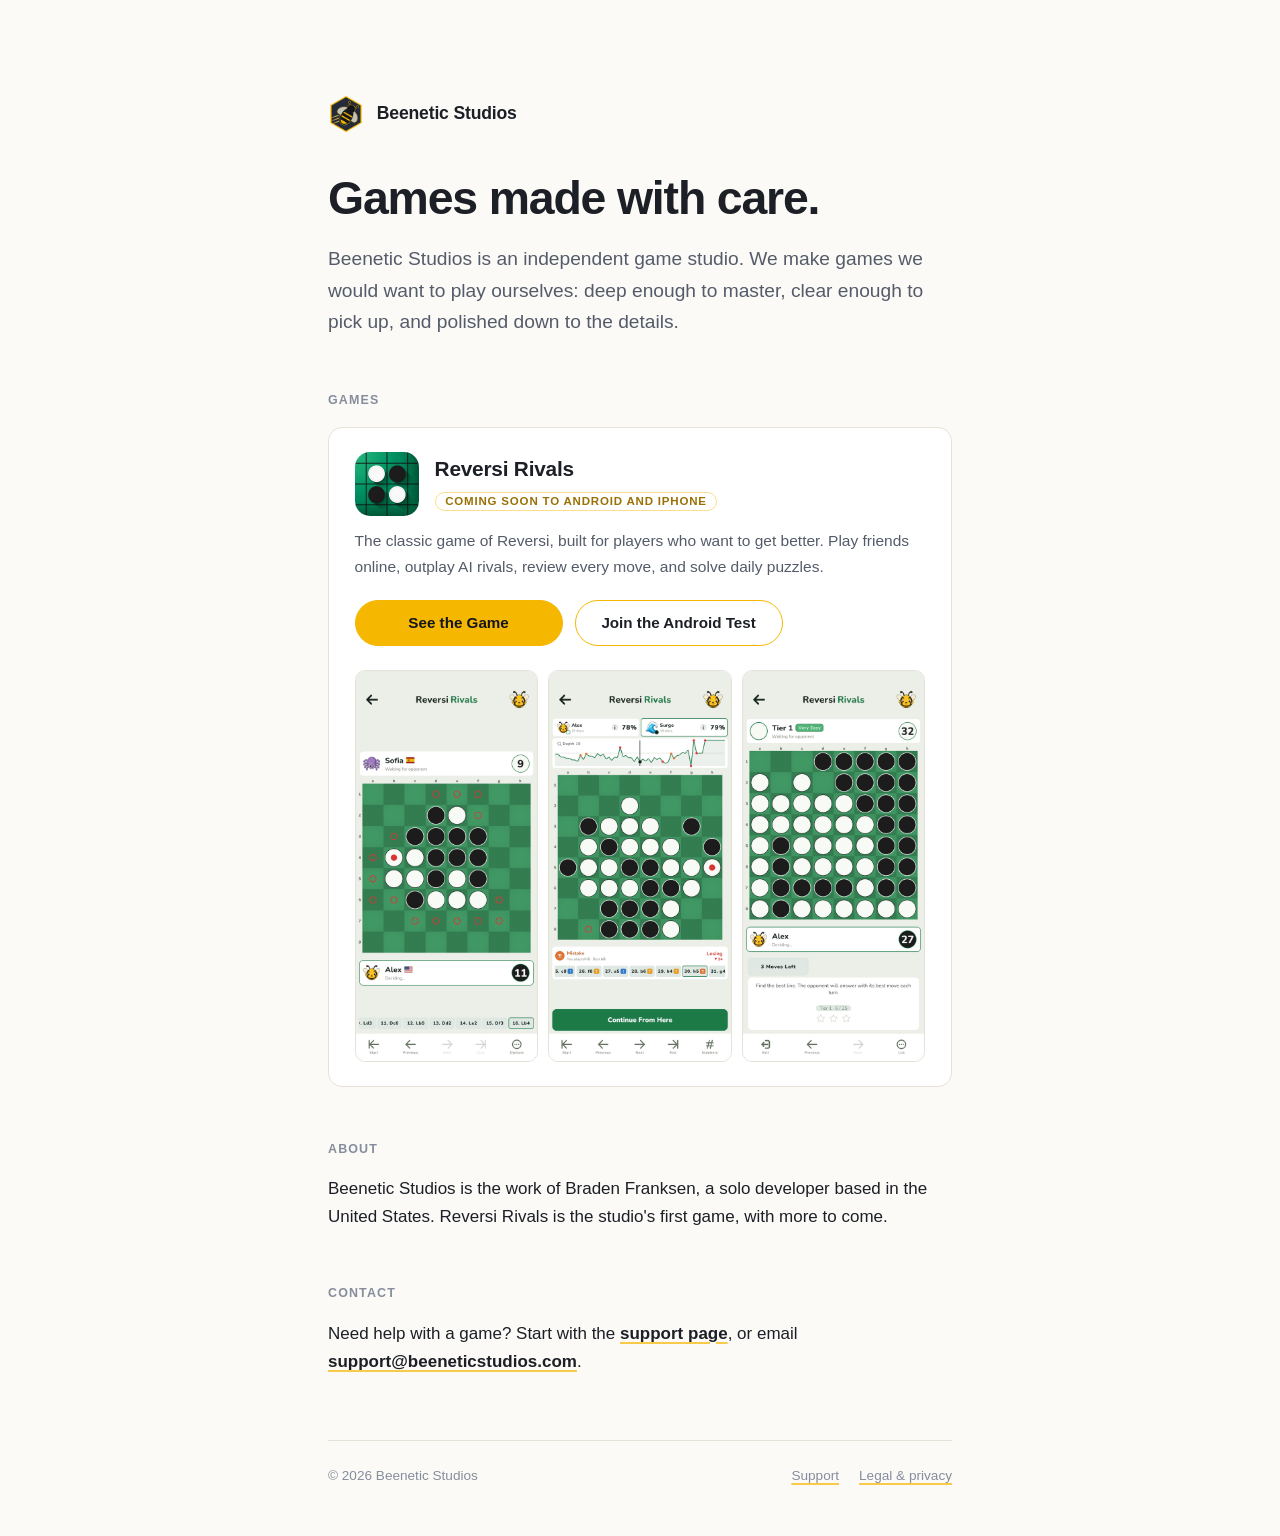
==== commit de63f771: "Reversi Rivals: the Android closed test is open The game page's Play it early card moves below the h" ====
--- a/index.html
+++ b/index.html
@@ -49,7 +49,7 @@
         </p>
         <div class="btns">
           <a class="btn primary" href="reversi-rivals/">See the Game</a>
-          <a class="btn" href="reversi-rivals/#closed-test">Join the Closed Test</a>
+          <a class="btn" href="reversi-rivals/#closed-test">Join the Android Test</a>
         </div>
       </div>
       <a class="thumbs" href="reversi-rivals/">
--- a/site.css
+++ b/site.css
@@ -89,6 +89,9 @@
 /* The home intro spans the column, so it lines up with the full-width game card below it. */
 .lede.full { max-width: none; }
 
+/* A call to action right under the lede: pulled up close to it, the lede's gap moved below the buttons. */
+.lede + .btns { margin: -1.75rem 0 3.25rem; }
+
 /* ---- Sections ---- */
 
 h2 {
@@ -178,6 +181,48 @@
 .callout p + p { margin-top: 0.75rem; }
 .callout .btns + p { margin-top: 1.25rem; }
 
+/* Numbered steps inside a callout, each with its own button. Stacked on a phone; three columns side by side once
+   the card is wide, the buttons pinned to the bottom so they line up. */
+.steps {
+  list-style: none;
+  counter-reset: step;
+  margin: 1.5rem 0 0;
+  padding: 0;
+  display: grid;
+  gap: 1.5rem;
+}
+/* Each step: the number and its title on one line, the description under both, then the button. The middle row
+   takes any spare height, so the buttons line up across the columns. */
+.steps li {
+  counter-increment: step;
+  display: grid;
+  grid-template-columns: 1.9rem minmax(0, 1fr);
+  grid-template-rows: auto 1fr auto;
+  column-gap: 0.75rem;
+  row-gap: 0.75rem;
+  align-items: center;
+}
+.steps li::before {
+  content: counter(step);
+  display: grid;
+  place-items: center;
+  width: 1.9rem;
+  height: 1.9rem;
+  border-radius: 50%;
+  border: 1.5px solid var(--gold);
+  font-size: 0.9rem;
+  font-weight: 650;
+  color: var(--ink);
+}
+.step-title { font-weight: 650; color: var(--ink); }
+.callout .steps p { grid-column: 1 / -1; align-self: start; margin: 0; }
+.steps .btn { grid-column: 1 / -1; justify-self: start; width: 13rem; text-align: center; }
+.callout .steps + p { margin-top: 1.5rem; }
+
+@media (min-width: 720px) {
+  .steps { grid-template-columns: repeat(3, minmax(0, 1fr)); column-gap: 2rem; }
+}
+
 /* ---- Buttons ---- */
 
 .btns { display: flex; flex-wrap: wrap; gap: 0.75rem; margin-top: 1.25rem; }
@@ -206,6 +251,8 @@
 .game-card .who img { width: 64px; height: 64px; border-radius: 15px; flex: none; }
 
 .game-card .who .card-title { font-size: 1.3rem; }
+
+.game-card .btn { width: 13rem; text-align: center; }
 
 .game-card .thumbs { display: flex; gap: 0.6rem; }
 
@@ -348,9 +395,9 @@
     margin-bottom: 4rem;
   }
 
-  .hero-text > section:last-child { margin-bottom: 0; }
-
   .hero-text .banner { display: none; }
+
+  .hero-text .lede + .btns { margin-bottom: 0; }
 
   .hero-art {
     display: flex;
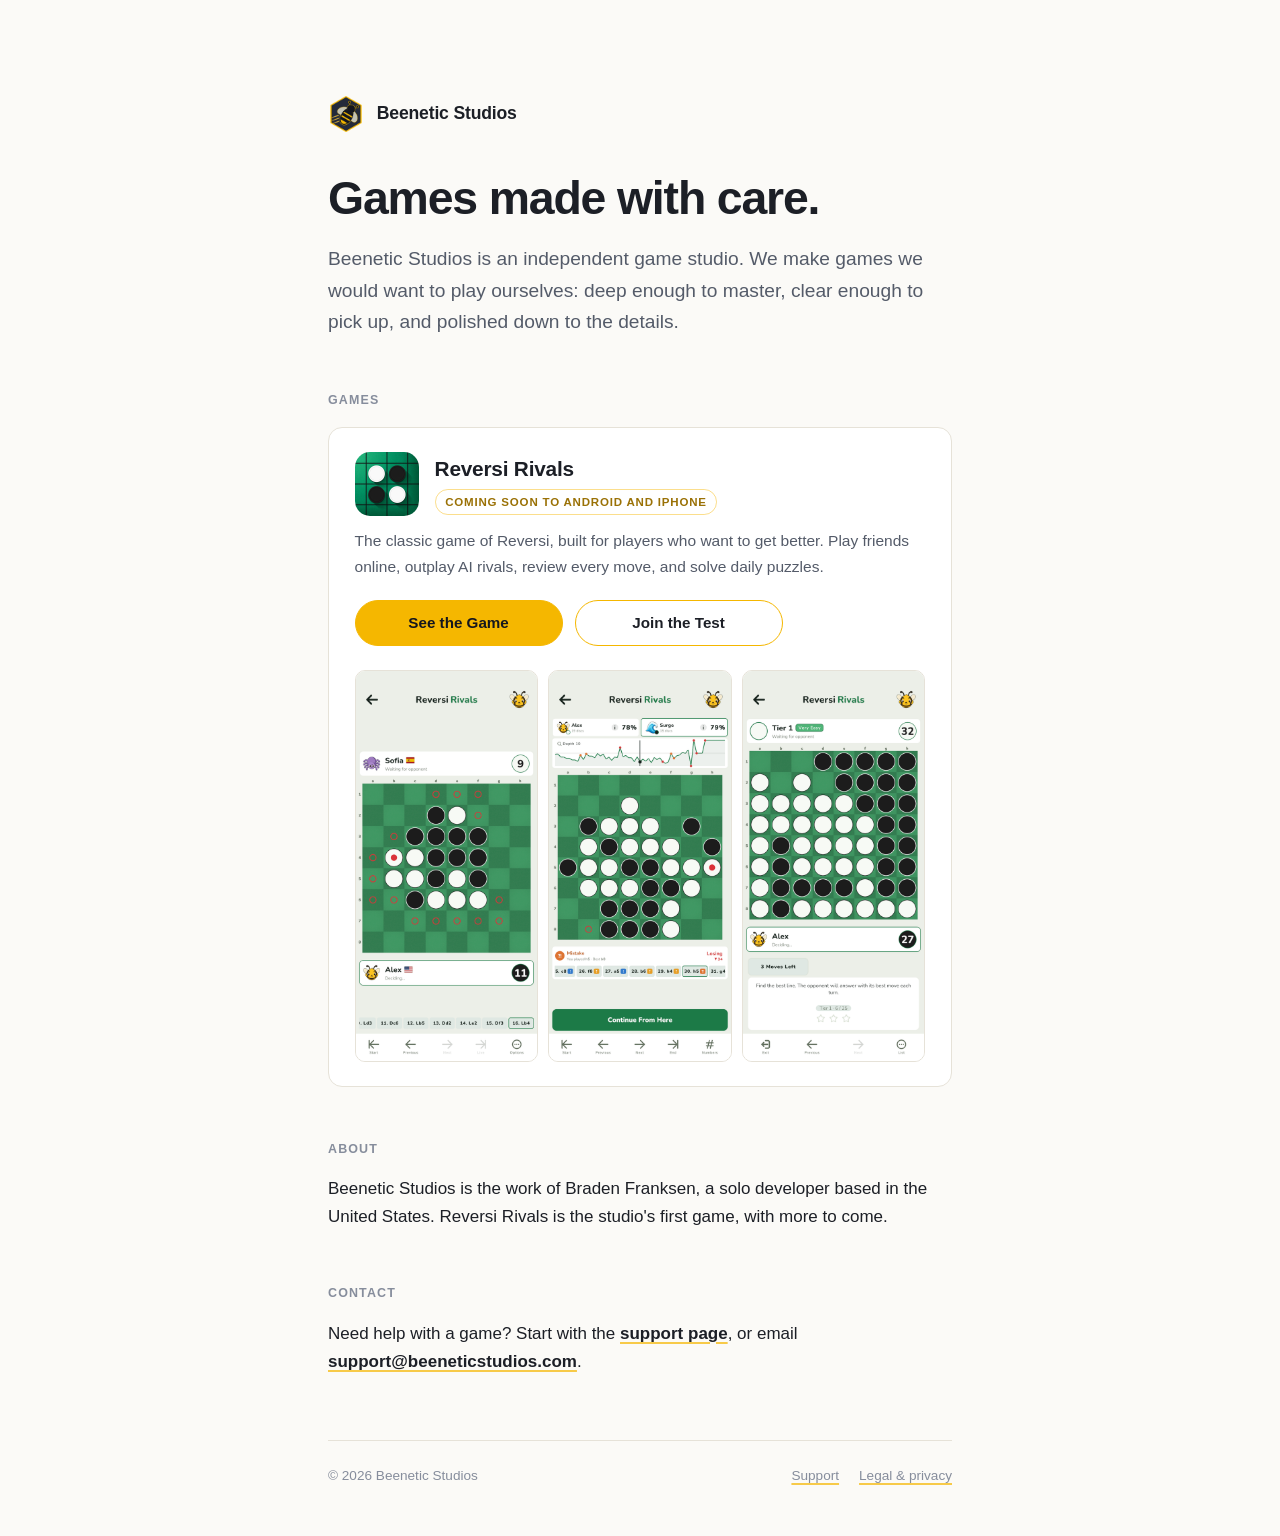
==== commit c85557c6: "Reversi Rivals: the iPhone beta is open on TestFlight; home card fits on phones "Play it early" now " ====
--- a/index.html
+++ b/index.html
@@ -49,7 +49,7 @@
         </p>
         <div class="btns">
           <a class="btn primary" href="reversi-rivals/">See the Game</a>
-          <a class="btn" href="reversi-rivals/#closed-test">Join the Android Test</a>
+          <a class="btn" href="reversi-rivals/#closed-test">Join the Test</a>
         </div>
       </div>
       <a class="thumbs" href="reversi-rivals/">
--- a/site.css
+++ b/site.css
@@ -180,6 +180,9 @@
 
 .callout p + p { margin-top: 0.75rem; }
 .callout .btns + p { margin-top: 1.25rem; }
+/* Callouts stacked in one section (the Android and iPhone tests), and the note that follows them. */
+.callout + .callout { margin-top: 1rem; }
+.after-cards { margin-top: 1.5rem; }
 
 /* Numbered steps inside a callout, each with its own button. Stacked on a phone; three columns side by side once
    the card is wide, the buttons pinned to the bottom so they line up. */
@@ -244,9 +247,17 @@
 
 /* ---- Home: a game's card (one per game; a second game adds a second card) ---- */
 
-.game-card { display: grid; gap: 1.5rem; }
+/* minmax(0, 1fr), not the implicit auto track: an auto track grows to its widest unbreakable content, so one long
+   tag on a phone widened the whole card past the screen. */
+.game-card { display: grid; grid-template-columns: minmax(0, 1fr); gap: 1.5rem; }
 
 .game-card .who { display: flex; align-items: center; gap: 1rem; margin-bottom: 0.8rem; }
+
+.game-card .who > div { min-width: 0; }
+
+/* The tag may wrap here (a phone is narrower than "Coming soon to Android and iPhone"). A fixed radius stays a full
+   pill on one line and turns into a rounded box on two. */
+.game-card .tag { display: inline-block; white-space: normal; border-radius: 0.8rem; }
 
 .game-card .who img { width: 64px; height: 64px; border-radius: 15px; flex: none; }
 
